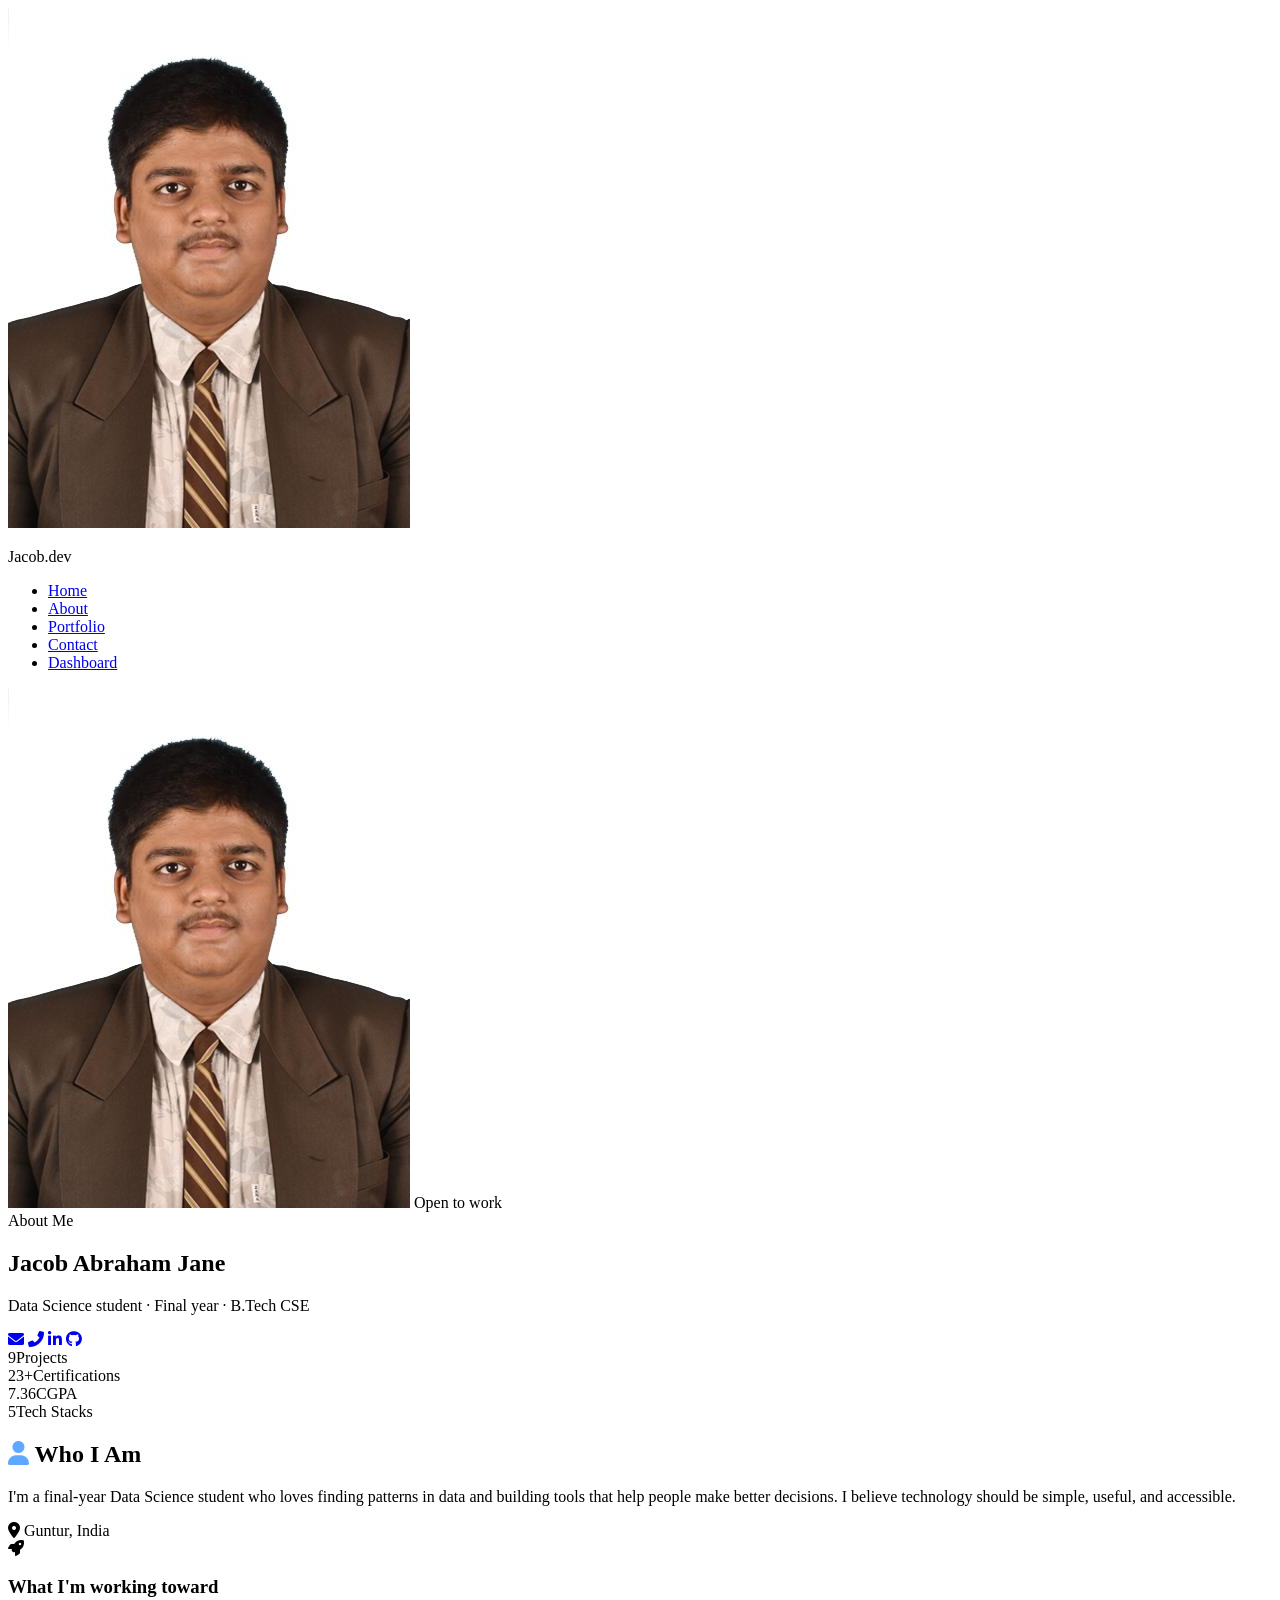
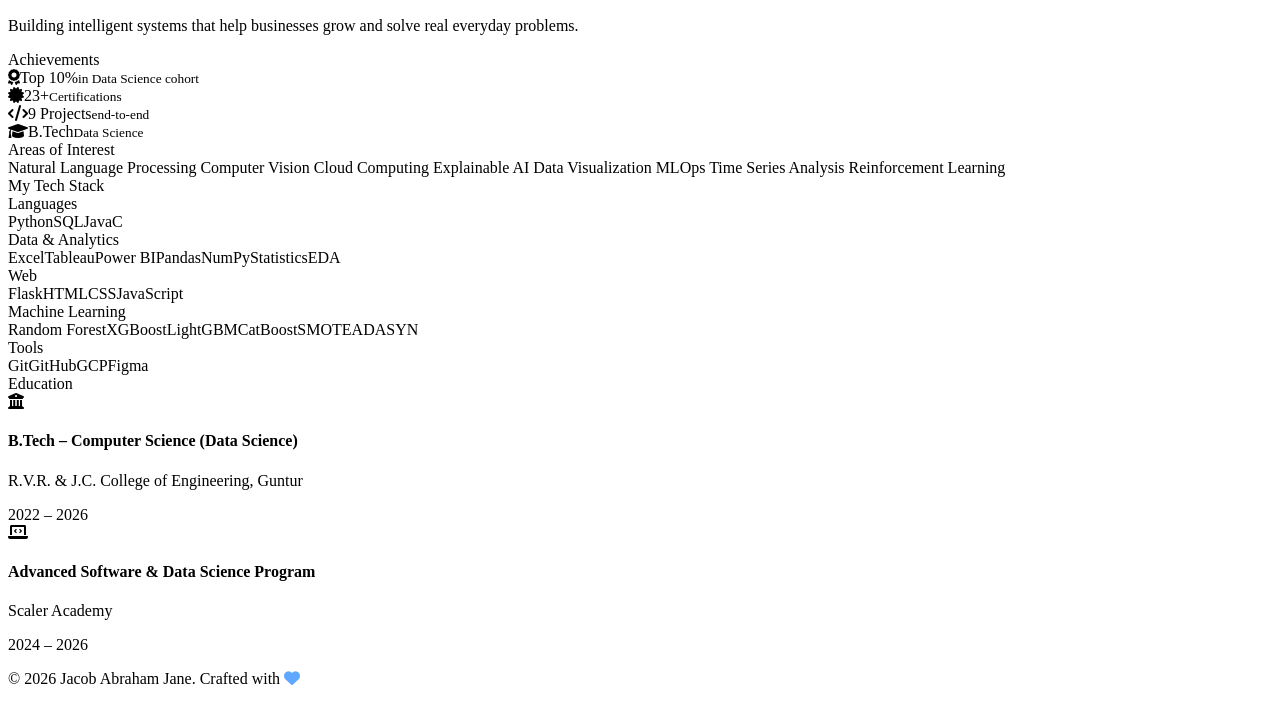
==== About.html @ ca0ce1a4 "portfolio updte" ====
<!doctype html>
<html lang="en">
<head>
  <meta charset="UTF-8" />
  <meta name="viewport" content="width=device-width, initial-scale=1.0" />
  <title>About · Jacob</title>
  <link rel="stylesheet" href="https://cdnjs.cloudflare.com/ajax/libs/font-awesome/6.0.0-beta3/css/all.min.css" />
  <link rel="preconnect" href="https://fonts.googleapis.com" />
  <link rel="preconnect" href="https://fonts.gstatic.com" crossorigin />
  <link href="https://fonts.googleapis.com/css2?family=Inter:opsz,wght@14..32,300;14..32,400;14..32,500;14..32,600;14..32,700;14..32,800&family=Playfair+Display:ital,wght@0,600;0,700;1,600&display=swap" rel="stylesheet" />
  <link rel="stylesheet" href="cssfile/navcss.css" />
  <link rel="stylesheet" href="cssfile/About.css" />
</head>
<body>

  <header class="sticky_header">
    <div class="nav_bar">
      <div class="logo">
        <img src="assests/imagefile/jacob.jpg" alt="Jacob" />
        <p>Jacob<span class="logo_light">.dev</span></p>
      </div>
      <nav>
        <ul class="nav_header">
          <li><a href="index.html">Home</a></li>
          <li><a href="About.html" class="active">About</a></li>
          <li><a href="Portfolio.html">Portfolio</a></li>
          <li><a href="Contact.html">Contact</a></li>
          <li><a href="PortfolioAnalysis.html">Dashboard</a></li>
        </ul>
      </nav>
    </div>
  </header>

  <main>

    <!-- ===== HERO PROFILE ===== -->
    <section class="profile_hero">
      <div class="profile_hero_inner">
        <div class="profile_avatar">
          <img src="assests/imagefile/jacob.jpg" alt="Jacob" />
          <span class="status_badge"><span class="dot"></span> Open to work</span>
        </div>
        <div class="profile_title_block">
          <span class="hero_label">About Me</span>
          <h1>Jacob Abraham Jane</h1>
          <p class="hero_tagline">Data Science student · Final year · B.Tech CSE</p>
          <div class="hero_quick_links">
            <a href="mailto:pjajane02@gmail.com"><i class="fas fa-envelope"></i></a>
            <a href="tel:+918074014003"><i class="fas fa-phone-alt"></i></a>
            <a href="https://www.linkedin.com/in/pjacobjane" target="_blank"><i class="fab fa-linkedin-in"></i></a>
            <a href="https://github.com/JACOBABRAHAMJANE" target="_blank"><i class="fab fa-github"></i></a>
          </div>
        </div>
      </div>
    </section>

    <!-- ===== STATS BAR ===== -->
    <section class="stats_bar">
      <div class="stat_item"><span class="stat_num">9</span><span class="stat_label">Projects</span></div>
      <div class="stat_divider"></div>
      <div class="stat_item"><span class="stat_num">23+</span><span class="stat_label">Certifications</span></div>
      <div class="stat_divider"></div>
      <div class="stat_item"><span class="stat_num">7.36</span><span class="stat_label">CGPA</span></div>
      <div class="stat_divider"></div>
      <div class="stat_item"><span class="stat_num">5</span><span class="stat_label">Tech Stacks</span></div>
    </section>

    <!-- ===== ABOUT + GOAL ===== -->
    <section class="about_goal_row">
      <div class="about_block">
        <h2><i class="fas fa-user" style="color:#5fa8ff;"></i> Who I Am</h2>
        <p>I'm a final-year Data Science student who loves finding patterns in data and building tools that help people make better decisions. I believe technology should be simple, useful, and accessible.</p>
        <div class="location_tag"><i class="fas fa-map-marker-alt"></i> Guntur, India</div>
      </div>
      <div class="goal_block">
        <div class="goal_icon"><i class="fas fa-rocket"></i></div>
        <div>
          <h3>What I'm working toward</h3>
          <p>Building intelligent systems that help businesses grow and solve real everyday problems.</p>
        </div>
      </div>
    </section>

    <!-- ===== ACHIEVEMENTS (horizontal scroll) ===== -->
    <section class="achievements_scroll">
      <div class="section_label">Achievements</div>
      <div class="scroll_container">
        <div class="achieve_card"><i class="fas fa-award"></i><span>Top 10%</span><small>in Data Science cohort</small></div>
        <div class="achieve_card"><i class="fas fa-certificate"></i><span>23+</span><small>Certifications</small></div>
        <div class="achieve_card"><i class="fas fa-code"></i><span>9 Projects</span><small>end‑to‑end</small></div>
        <div class="achieve_card"><i class="fas fa-graduation-cap"></i><span>B.Tech</span><small>Data Science</small></div>
      </div>
    </section>

    <!-- ===== AREAS OF INTEREST ===== -->
    <section class="interests_section">
      <div class="section_label">Areas of Interest</div>
      <div class="interest_pills">
        <span>Natural Language Processing</span>
        <span>Computer Vision</span>
        <span>Cloud Computing</span>
        <span>Explainable AI</span>
        <span>Data Visualization</span>
        <span>MLOps</span>
        <span>Time Series Analysis</span>
        <span>Reinforcement Learning</span>
      </div>
    </section>

    <!-- ===== SKILLS ===== -->
    <section class="skills_section">
      <div class="section_label">My Tech Stack</div>
      <div class="skills_compact">
        <div class="skill_group">
          <span class="skill_label">Languages</span>
          <div class="skill_chips"><span>Python</span><span>SQL</span><span>Java</span><span>C</span></div>
        </div>
        <div class="skill_group">
          <span class="skill_label">Data &amp; Analytics</span>
          <div class="skill_chips"><span>Excel</span><span>Tableau</span><span>Power BI</span><span>Pandas</span><span>NumPy</span><span>Statistics</span><span>EDA</span></div>
        </div>
        <div class="skill_group">
          <span class="skill_label">Web</span>
          <div class="skill_chips"><span>Flask</span><span>HTML</span><span>CSS</span><span>JavaScript</span></div>
        </div>
        <div class="skill_group">
          <span class="skill_label">Machine Learning</span>
          <div class="skill_chips"><span>Random Forest</span><span>XGBoost</span><span>LightGBM</span><span>CatBoost</span><span>SMOTE</span><span>ADASYN</span></div>
        </div>
        <div class="skill_group">
          <span class="skill_label">Tools</span>
          <div class="skill_chips"><span>Git</span><span>GitHub</span><span>GCP</span><span>Figma</span></div>
        </div>
      </div>
    </section>

    <!-- ===== EDUCATION ===== -->
    <section class="education_section">
      <div class="section_label">Education</div>
      <div class="edu_timeline">
        <div class="edu_item">
          <div class="edu_icon"><i class="fas fa-university"></i></div>
          <div class="edu_content">
            <h4>B.Tech – Computer Science (Data Science)</h4>
            <p>R.V.R. & J.C. College of Engineering, Guntur</p>
            <span class="edu_year">2022 – 2026</span>
          </div>
        </div>
        <div class="edu_item">
          <div class="edu_icon"><i class="fas fa-laptop-code"></i></div>
          <div class="edu_content">
            <h4>Advanced Software & Data Science Program</h4>
            <p>Scaler Academy</p>
            <span class="edu_year">2024 – 2026</span>
          </div>
        </div>
      </div>
    </section>

  </main>

  <footer>
    <p>&copy; 2026 Jacob Abraham Jane. Crafted with <i class="fas fa-heart" style="color:#5fa8ff;"></i></p>
  </footer>

</body>
</html>
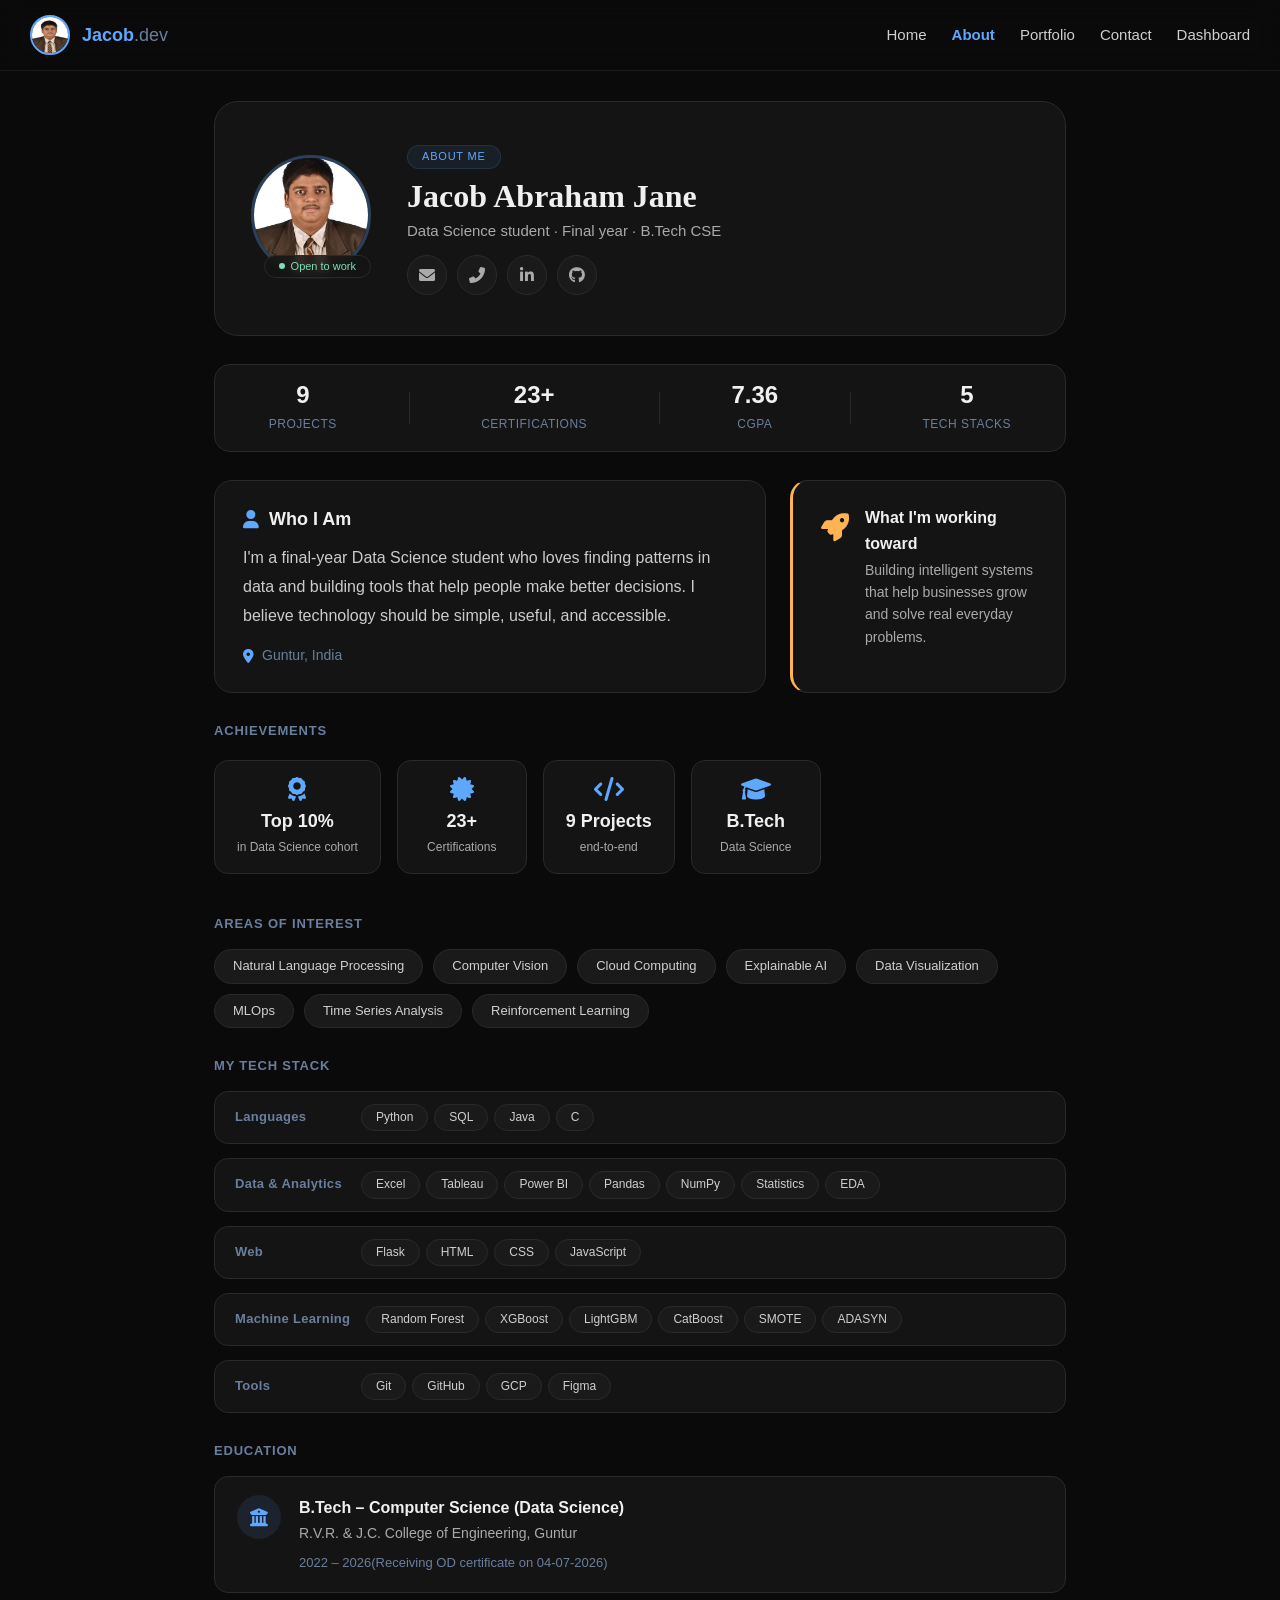
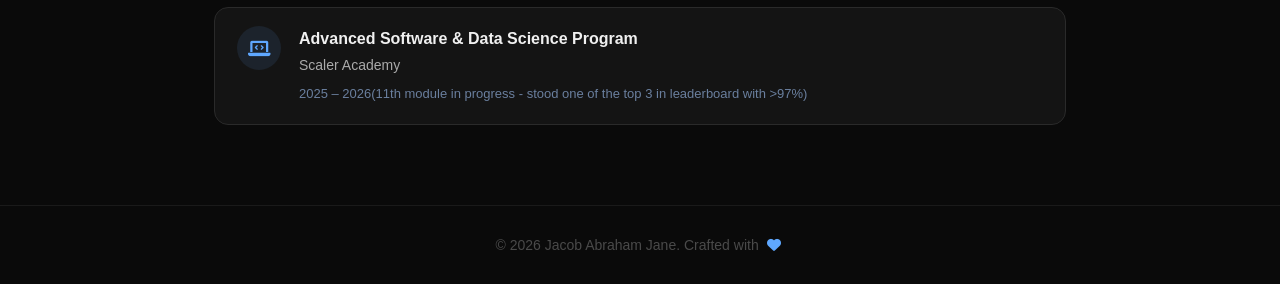
==== commit f7c02455: "Update education year details in About.html" ====
--- a/About.html
+++ b/About.html
@@ -143,7 +143,7 @@
           <div class="edu_content">
             <h4>B.Tech – Computer Science (Data Science)</h4>
             <p>R.V.R. & J.C. College of Engineering, Guntur</p>
-            <span class="edu_year">2022 – 2026</span>
+            <span class="edu_year">2022 – 2026(Receiving OD certificate on 04-07-2026)</span>
           </div>
         </div>
         <div class="edu_item">
@@ -151,7 +151,7 @@
           <div class="edu_content">
             <h4>Advanced Software & Data Science Program</h4>
             <p>Scaler Academy</p>
-            <span class="edu_year">2024 – 2026</span>
+            <span class="edu_year">2025 – 2026(11th module in progress - stood one of the top 3 in leaderboard with >97%)</span>
           </div>
         </div>
       </div>
@@ -164,4 +164,4 @@
   </footer>
 
 </body>
-</html>+</html>
--- a/cssfile/navcss.css
+++ b/cssfile/navcss.css
@@ -0,0 +1,70 @@
+body {
+    margin: 0;
+    font-family: Arial, Helvetica, sans-serif;
+    background: #0a0a0a;
+    color: #f0f0f0;
+    min-height: 100vh;
+}
+
+header {
+    background: #1a1a1a;
+    padding: 15px 30px;
+    border-bottom: 1px solid #2a2a2a;
+}
+
+.logo {
+    display: flex;
+    align-items: center;
+    gap: 12px;
+}
+
+.logo img {
+    width: 40px;
+    height: 40px;
+    border-radius: 50%;
+    border: 2px solid #5fa8ff;
+}
+
+.logo img:hover {
+    transform: scale(1.05);
+}
+
+.logo p {
+    font-size: 18px;
+    font-weight: bold;
+    color: #5fa8ff;
+}
+
+.nav_bar {
+    display: flex;
+    justify-content: space-between;
+    align-items: center;
+}
+
+.nav_header {
+    display: flex;
+    list-style: none;
+    gap: 25px;
+    margin: 0;
+    padding: 0;
+}
+
+.nav_header a {
+    color: #d0d0d0;
+    text-decoration: none;
+    font-size: 15px;
+    transition: color 0.2s;
+}
+
+.nav_header a:hover {
+    color: #5fa8ff;
+}
+
+footer {
+    text-align: center;
+    padding: 20px;
+    background: #1a1a1a;
+    color: #666;
+    border-top: 1px solid #2a2a2a;
+    margin-top: 40px;
+}
--- a/cssfile/About.css
+++ b/cssfile/About.css
@@ -0,0 +1,647 @@
+/* ============================================================
+   ABOUT – Editorial Profile Layout
+   ============================================================ */
+
+* {
+  box-sizing: border-box;
+  margin: 0;
+  padding: 0;
+}
+
+body {
+  background: #0a0a0a;
+  color: #f0f0f0;
+  font-family: 'Inter', -apple-system, BlinkMacSystemFont, sans-serif;
+  line-height: 1.6;
+  min-height: 100vh;
+  display: flex;
+  flex-direction: column;
+}
+
+/* ---------- HEADER ---------- */
+.sticky_header {
+  position: sticky;
+  top: 0;
+  z-index: 100;
+  backdrop-filter: blur(12px);
+  background: rgba(10, 10, 10, 0.80);
+  border-bottom: 1px solid rgba(42, 42, 42, 0.6);
+}
+
+.logo_light {
+  font-weight: 300;
+  color: #6a7f9e;
+}
+
+.nav_header a.active {
+  color: #5fa8ff !important;
+  font-weight: 600;
+}
+
+/* ---------- MAIN ---------- */
+main {
+  flex: 1;
+  max-width: 900px;
+  margin: 0 auto;
+  padding: 30px 24px 20px;
+  width: 100%;
+}
+
+/* ============================================================
+   HERO PROFILE
+   ============================================================ */
+.profile_hero {
+  background: #141414;
+  border: 1px solid #2a2a2a;
+  border-radius: 24px;
+  padding: 40px 36px;
+  margin-bottom: 28px;
+  animation: fadeUp 0.7s ease both;
+}
+
+.profile_hero_inner {
+  display: flex;
+  align-items: center;
+  gap: 36px;
+  flex-wrap: wrap;
+}
+
+.profile_avatar {
+  position: relative;
+  flex-shrink: 0;
+}
+
+.profile_avatar img {
+  width: 120px;
+  height: 120px;
+  border-radius: 50%;
+  object-fit: cover;
+  border: 3px solid rgba(95, 168, 255, 0.3);
+}
+
+.profile_avatar .status_badge {
+  position: absolute;
+  bottom: 4px;
+  right: 0;
+  background: rgba(20, 20, 20, 0.85);
+  backdrop-filter: blur(4px);
+  border: 1px solid #2a2a2a;
+  padding: 2px 14px;
+  border-radius: 20px;
+  font-size: 11px;
+  color: #7ee0b8;
+  display: flex;
+  align-items: center;
+  gap: 6px;
+}
+
+.profile_avatar .status_badge .dot {
+  width: 6px;
+  height: 6px;
+  border-radius: 50%;
+  background: #7ee0b8;
+  animation: pulse 2s ease-in-out infinite;
+}
+
+@keyframes pulse {
+  0%, 100% { opacity: 1; transform: scale(1); }
+  50% { opacity: 0.5; transform: scale(0.8); }
+}
+
+.profile_title_block {
+  flex: 1;
+}
+
+.profile_title_block .hero_label {
+  font-size: 11px;
+  text-transform: uppercase;
+  letter-spacing: 0.8px;
+  color: #5fa8ff;
+  background: rgba(95, 168, 255, 0.08);
+  border: 1px solid rgba(95, 168, 255, 0.15);
+  padding: 2px 14px;
+  border-radius: 30px;
+  display: inline-block;
+  margin-bottom: 8px;
+}
+
+.profile_title_block h1 {
+  font-family: 'Playfair Display', serif;
+  font-size: 32px;
+  font-weight: 700;
+  color: #f0f0f0;
+  line-height: 1.2;
+  margin-bottom: 4px;
+}
+
+.profile_title_block .hero_tagline {
+  color: #aaa;
+  font-size: 15px;
+  margin-bottom: 12px;
+}
+
+.hero_quick_links {
+  display: flex;
+  gap: 10px;
+}
+
+.hero_quick_links a {
+  display: flex;
+  align-items: center;
+  justify-content: center;
+  width: 40px;
+  height: 40px;
+  border-radius: 50%;
+  background: #1a1a1a;
+  border: 1px solid #2a2a2a;
+  color: #aaa;
+  transition: all 0.25s ease;
+  text-decoration: none;
+}
+
+.hero_quick_links a:hover {
+  background: #5fa8ff;
+  color: #0a0a0a;
+  border-color: #5fa8ff;
+  transform: translateY(-3px);
+}
+
+/* ============================================================
+   STATS BAR
+   ============================================================ */
+.stats_bar {
+  display: flex;
+  justify-content: space-around;
+  align-items: center;
+  background: #141414;
+  border: 1px solid #2a2a2a;
+  border-radius: 16px;
+  padding: 16px 24px;
+  margin-bottom: 28px;
+  animation: fadeUp 0.7s ease both;
+  animation-delay: 0.05s;
+  flex-wrap: wrap;
+  gap: 12px;
+}
+
+.stat_item {
+  text-align: center;
+}
+
+.stat_num {
+  display: block;
+  font-size: 24px;
+  font-weight: 700;
+  color: #f0f0f0;
+  line-height: 1.2;
+}
+
+.stat_label {
+  font-size: 12px;
+  font-weight: 500;
+  color: #6a7f9e;
+  text-transform: uppercase;
+  letter-spacing: 0.5px;
+}
+
+.stat_divider {
+  width: 1px;
+  height: 32px;
+  background: #2a2a2a;
+}
+
+/* ============================================================
+   ABOUT + GOAL ROW
+   ============================================================ */
+.about_goal_row {
+  display: grid;
+  grid-template-columns: 2fr 1fr;
+  gap: 24px;
+  margin-bottom: 28px;
+  animation: fadeUp 0.7s ease both;
+  animation-delay: 0.1s;
+}
+
+.about_block {
+  background: #141414;
+  border: 1px solid #2a2a2a;
+  border-radius: 18px;
+  padding: 24px 28px;
+}
+
+.about_block h2 {
+  font-size: 18px;
+  font-weight: 700;
+  color: #f0f0f0;
+  margin-bottom: 10px;
+  display: flex;
+  align-items: center;
+  gap: 10px;
+}
+
+.about_block p {
+  color: #ccc;
+  line-height: 1.8;
+  margin-bottom: 12px;
+}
+
+.location_tag {
+  display: inline-flex;
+  align-items: center;
+  gap: 8px;
+  color: #6a7f9e;
+  font-size: 14px;
+}
+
+.location_tag i {
+  color: #5fa8ff;
+}
+
+.goal_block {
+  background: #141414;
+  border: 1px solid #2a2a2a;
+  border-radius: 18px;
+  padding: 24px 28px;
+  display: flex;
+  gap: 16px;
+  align-items: flex-start;
+  border-left: 3px solid #ffb454;
+}
+
+.goal_icon {
+  font-size: 28px;
+  color: #ffb454;
+  flex-shrink: 0;
+  margin-top: 2px;
+}
+
+.goal_block h3 {
+  font-size: 16px;
+  font-weight: 700;
+  color: #f0f0f0;
+  margin-bottom: 2px;
+}
+
+.goal_block p {
+  color: #aaa;
+  font-size: 14px;
+  line-height: 1.6;
+}
+
+/* ============================================================
+   ACHIEVEMENTS (horizontal scroll)
+   ============================================================ */
+.achievements_scroll {
+  margin-bottom: 28px;
+  animation: fadeUp 0.7s ease both;
+  animation-delay: 0.15s;
+}
+
+.section_label {
+  font-size: 13px;
+  font-weight: 600;
+  text-transform: uppercase;
+  letter-spacing: 0.8px;
+  color: #6a7f9e;
+  margin-bottom: 14px;
+}
+
+.scroll_container {
+  display: flex;
+  gap: 16px;
+  overflow-x: auto;
+  padding: 4px 0 12px 0;
+  scrollbar-width: thin;
+  scrollbar-color: #2a2a2a transparent;
+}
+
+.scroll_container::-webkit-scrollbar {
+  height: 4px;
+}
+
+.scroll_container::-webkit-scrollbar-track {
+  background: transparent;
+}
+
+.scroll_container::-webkit-scrollbar-thumb {
+  background: #2a2a2a;
+  border-radius: 4px;
+}
+
+.achieve_card {
+  flex: 0 0 auto;
+  background: #141414;
+  border: 1px solid #2a2a2a;
+  border-radius: 14px;
+  padding: 16px 22px;
+  min-width: 130px;
+  text-align: center;
+  transition: border-color 0.25s ease, transform 0.25s ease;
+}
+
+.achieve_card:hover {
+  border-color: #5fa8ff;
+  transform: translateY(-3px);
+}
+
+.achieve_card i {
+  font-size: 24px;
+  color: #5fa8ff;
+  display: block;
+  margin-bottom: 6px;
+}
+
+.achieve_card span {
+  display: block;
+  font-size: 18px;
+  font-weight: 700;
+  color: #f0f0f0;
+}
+
+.achieve_card small {
+  display: block;
+  font-size: 12px;
+  color: #aaa;
+  margin-top: 2px;
+}
+
+/* ============================================================
+   INTERESTS
+   ============================================================ */
+.interests_section {
+  margin-bottom: 28px;
+  animation: fadeUp 0.7s ease both;
+  animation-delay: 0.2s;
+}
+
+.interest_pills {
+  display: flex;
+  flex-wrap: wrap;
+  gap: 10px;
+}
+
+.interest_pills span {
+  padding: 6px 18px;
+  border-radius: 30px;
+  font-size: 13px;
+  font-weight: 500;
+  color: #d0d0d0;
+  background: #1a1a1a;
+  border: 1px solid #2a2a2a;
+  transition: all 0.25s ease;
+  cursor: default;
+}
+
+.interest_pills span:hover {
+  border-color: #5fa8ff;
+  color: #5fa8ff;
+  background: rgba(95, 168, 255, 0.06);
+}
+
+/* ============================================================
+   SKILLS – Compact
+   ============================================================ */
+.skills_section {
+  margin-bottom: 28px;
+  animation: fadeUp 0.7s ease both;
+  animation-delay: 0.25s;
+}
+
+.skills_compact {
+  display: flex;
+  flex-direction: column;
+  gap: 14px;
+}
+
+.skill_group {
+  display: flex;
+  align-items: baseline;
+  gap: 16px;
+  flex-wrap: wrap;
+  background: #141414;
+  border: 1px solid #2a2a2a;
+  border-radius: 14px;
+  padding: 12px 20px;
+  transition: border-color 0.25s ease;
+}
+
+.skill_group:hover {
+  border-color: #5fa8ff;
+}
+
+.skill_label {
+  font-size: 13px;
+  font-weight: 600;
+  color: #6a7f9e;
+  min-width: 110px;
+  letter-spacing: 0.3px;
+}
+
+.skill_chips {
+  display: flex;
+  flex-wrap: wrap;
+  gap: 6px;
+}
+
+.skill_chips span {
+  padding: 3px 14px;
+  border-radius: 20px;
+  font-size: 12px;
+  font-weight: 500;
+  color: #d0d0d0;
+  background: #1a1a1a;
+  border: 1px solid #2a2a2a;
+  transition: all 0.2s ease;
+  cursor: default;
+}
+
+.skill_chips span:hover {
+  border-color: #5fa8ff;
+  color: #5fa8ff;
+}
+
+/* ============================================================
+   EDUCATION
+   ============================================================ */
+.education_section {
+  margin-bottom: 20px;
+  animation: fadeUp 0.7s ease both;
+  animation-delay: 0.3s;
+}
+
+.edu_timeline {
+  display: flex;
+  flex-direction: column;
+  gap: 14px;
+}
+
+.edu_item {
+  display: flex;
+  gap: 18px;
+  background: #141414;
+  border: 1px solid #2a2a2a;
+  border-radius: 14px;
+  padding: 18px 22px;
+  transition: border-color 0.25s ease, transform 0.25s ease;
+}
+
+.edu_item:hover {
+  border-color: #5fa8ff;
+  transform: translateX(6px);
+}
+
+.edu_icon {
+  flex-shrink: 0;
+  width: 44px;
+  height: 44px;
+  border-radius: 50%;
+  background: rgba(95, 168, 255, 0.10);
+  display: flex;
+  align-items: center;
+  justify-content: center;
+  font-size: 18px;
+  color: #5fa8ff;
+}
+
+.edu_content {
+  flex: 1;
+}
+
+.edu_content h4 {
+  font-size: 16px;
+  font-weight: 700;
+  color: #f0f0f0;
+  margin-bottom: 2px;
+}
+
+.edu_content p {
+  color: #aaa;
+  font-size: 14px;
+  margin-bottom: 4px;
+}
+
+.edu_year {
+  font-size: 13px;
+  color: #6a7f9e;
+  display: inline-flex;
+  align-items: center;
+  gap: 6px;
+}
+
+/* ============================================================
+   FOOTER
+   ============================================================ */
+footer {
+  text-align: center;
+  padding: 28px 20px;
+  background: #0a0a0a;
+  border-top: 1px solid #1a1a1a;
+  color: #4a4a4a;
+  font-size: 14px;
+  margin-top: 40px;
+}
+
+footer i {
+  margin: 0 4px;
+}
+
+/* ============================================================
+   ANIMATIONS
+   ============================================================ */
+@keyframes fadeUp {
+  from {
+    opacity: 0;
+    transform: translateY(24px);
+  }
+  to {
+    opacity: 1;
+    transform: translateY(0);
+  }
+}
+
+/* ============================================================
+   RESPONSIVE
+   ============================================================ */
+@media (max-width: 768px) {
+  .profile_hero_inner {
+    flex-direction: column;
+    text-align: center;
+  }
+
+  .profile_avatar img {
+    width: 100px;
+    height: 100px;
+  }
+
+  .profile_title_block h1 {
+    font-size: 28px;
+  }
+
+  .hero_quick_links {
+    justify-content: center;
+  }
+
+  .stats_bar {
+    gap: 8px;
+  }
+
+  .stat_divider {
+    display: none;
+  }
+
+  .about_goal_row {
+    grid-template-columns: 1fr;
+  }
+
+  .skill_group {
+    flex-direction: column;
+    align-items: flex-start;
+    gap: 8px;
+  }
+
+  .skill_label {
+    min-width: auto;
+  }
+
+  .achieve_card {
+    min-width: 110px;
+    padding: 14px 16px;
+  }
+
+  .edu_item {
+    flex-direction: column;
+    align-items: flex-start;
+    padding: 16px 18px;
+  }
+}
+
+@media (max-width: 480px) {
+  main {
+    padding: 16px 12px;
+  }
+
+  .profile_hero {
+    padding: 24px 18px;
+  }
+
+  .profile_title_block h1 {
+    font-size: 24px;
+  }
+
+  .stats_bar {
+    padding: 12px 14px;
+  }
+
+  .stat_num {
+    font-size: 20px;
+  }
+
+  .scroll_container {
+    gap: 10px;
+  }
+
+  .achieve_card {
+    min-width: 90px;
+    padding: 12px 14px;
+  }
+}
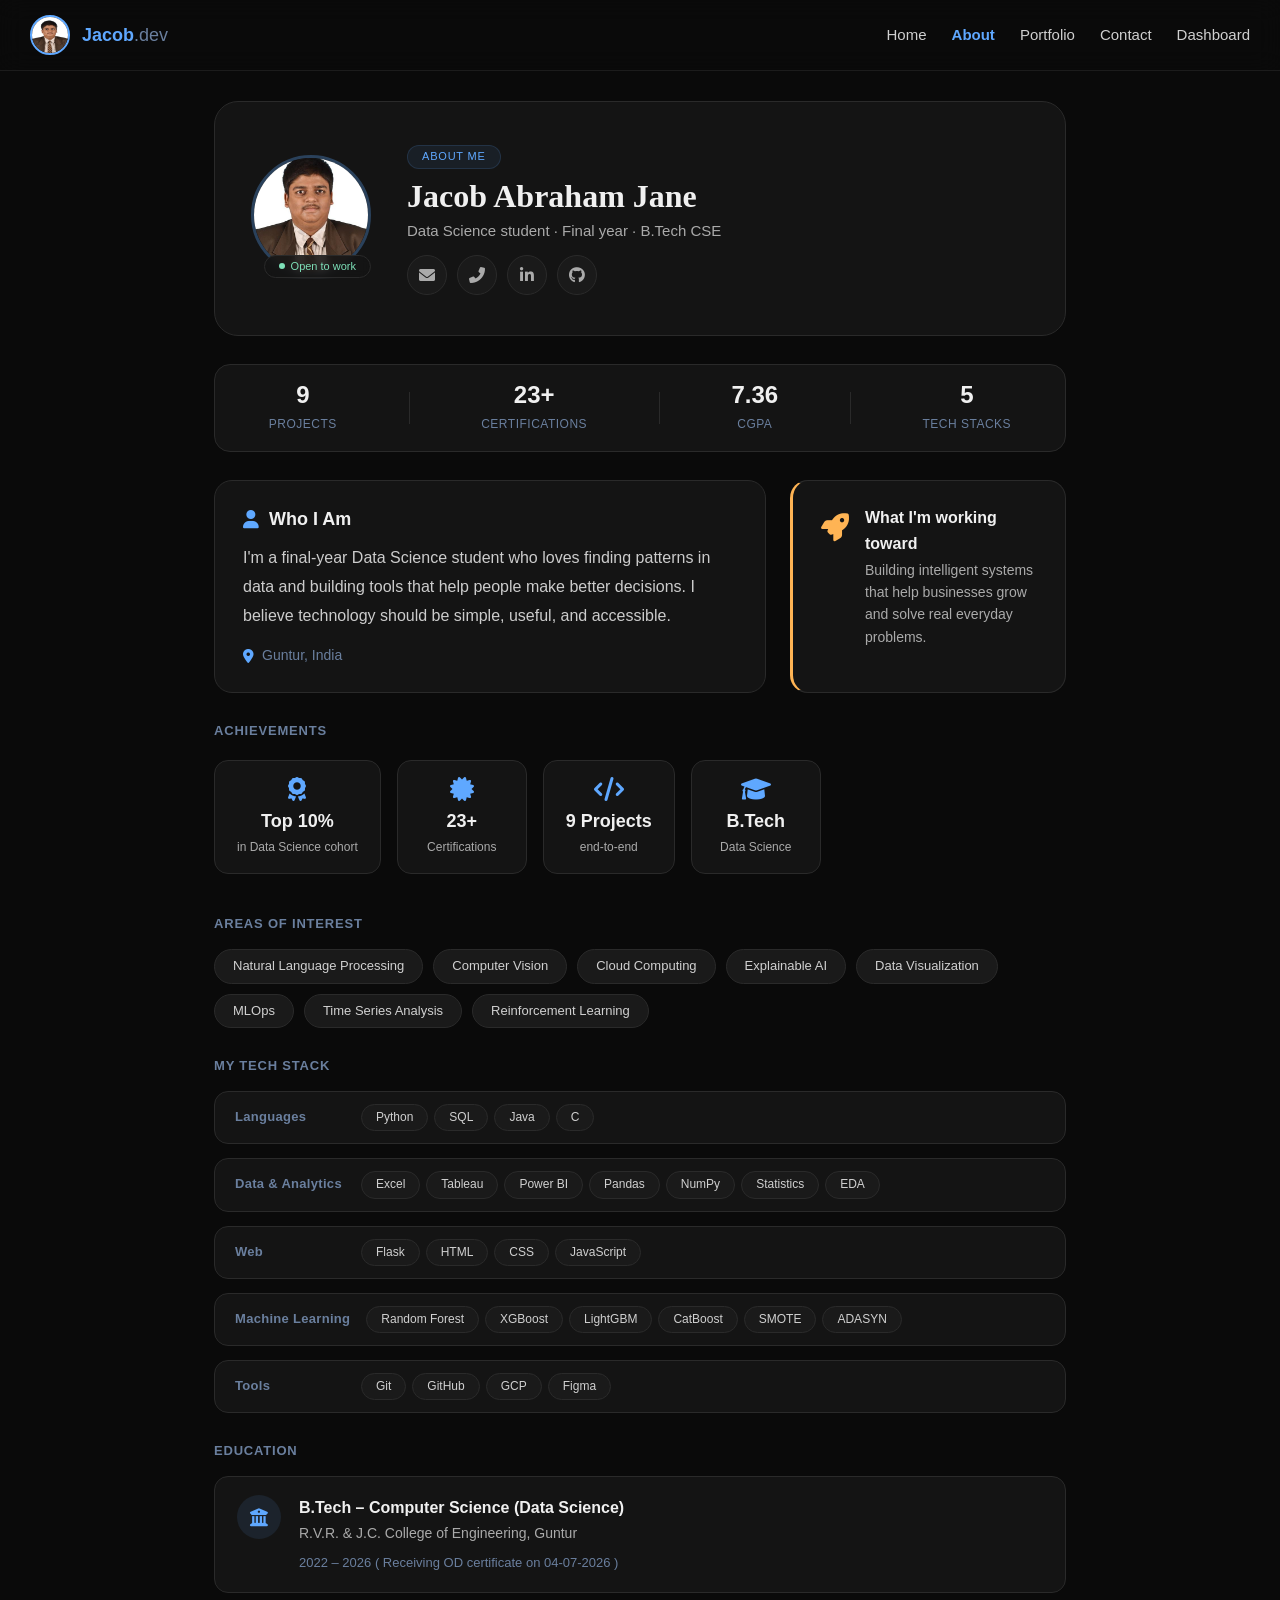
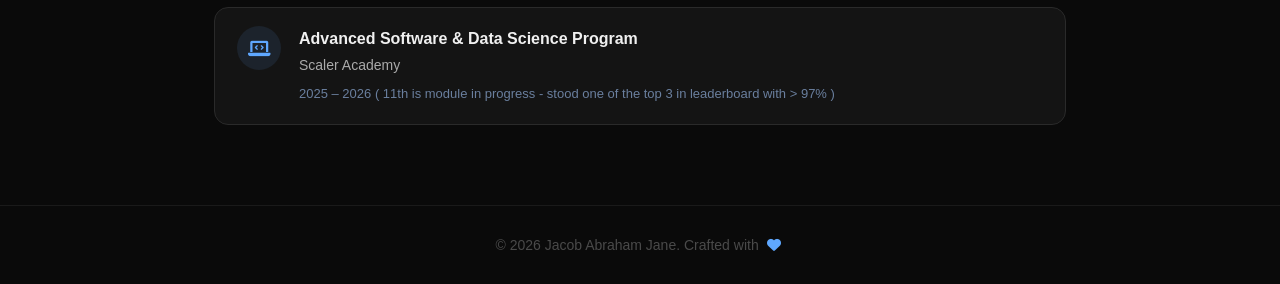
==== commit 89e7ac14: "Fix spacing and formatting in education section" ====
--- a/About.html
+++ b/About.html
@@ -143,7 +143,7 @@
           <div class="edu_content">
             <h4>B.Tech – Computer Science (Data Science)</h4>
             <p>R.V.R. & J.C. College of Engineering, Guntur</p>
-            <span class="edu_year">2022 – 2026(Receiving OD certificate on 04-07-2026)</span>
+            <span class="edu_year">2022 – 2026 ( Receiving OD certificate on 04-07-2026 )</span>
           </div>
         </div>
         <div class="edu_item">
@@ -151,7 +151,7 @@
           <div class="edu_content">
             <h4>Advanced Software & Data Science Program</h4>
             <p>Scaler Academy</p>
-            <span class="edu_year">2025 – 2026(11th module in progress - stood one of the top 3 in leaderboard with >97%)</span>
+            <span class="edu_year">2025 – 2026 ( 11th is module in progress - stood one of the top 3 in leaderboard with > 97% ) </span>
           </div>
         </div>
       </div>
